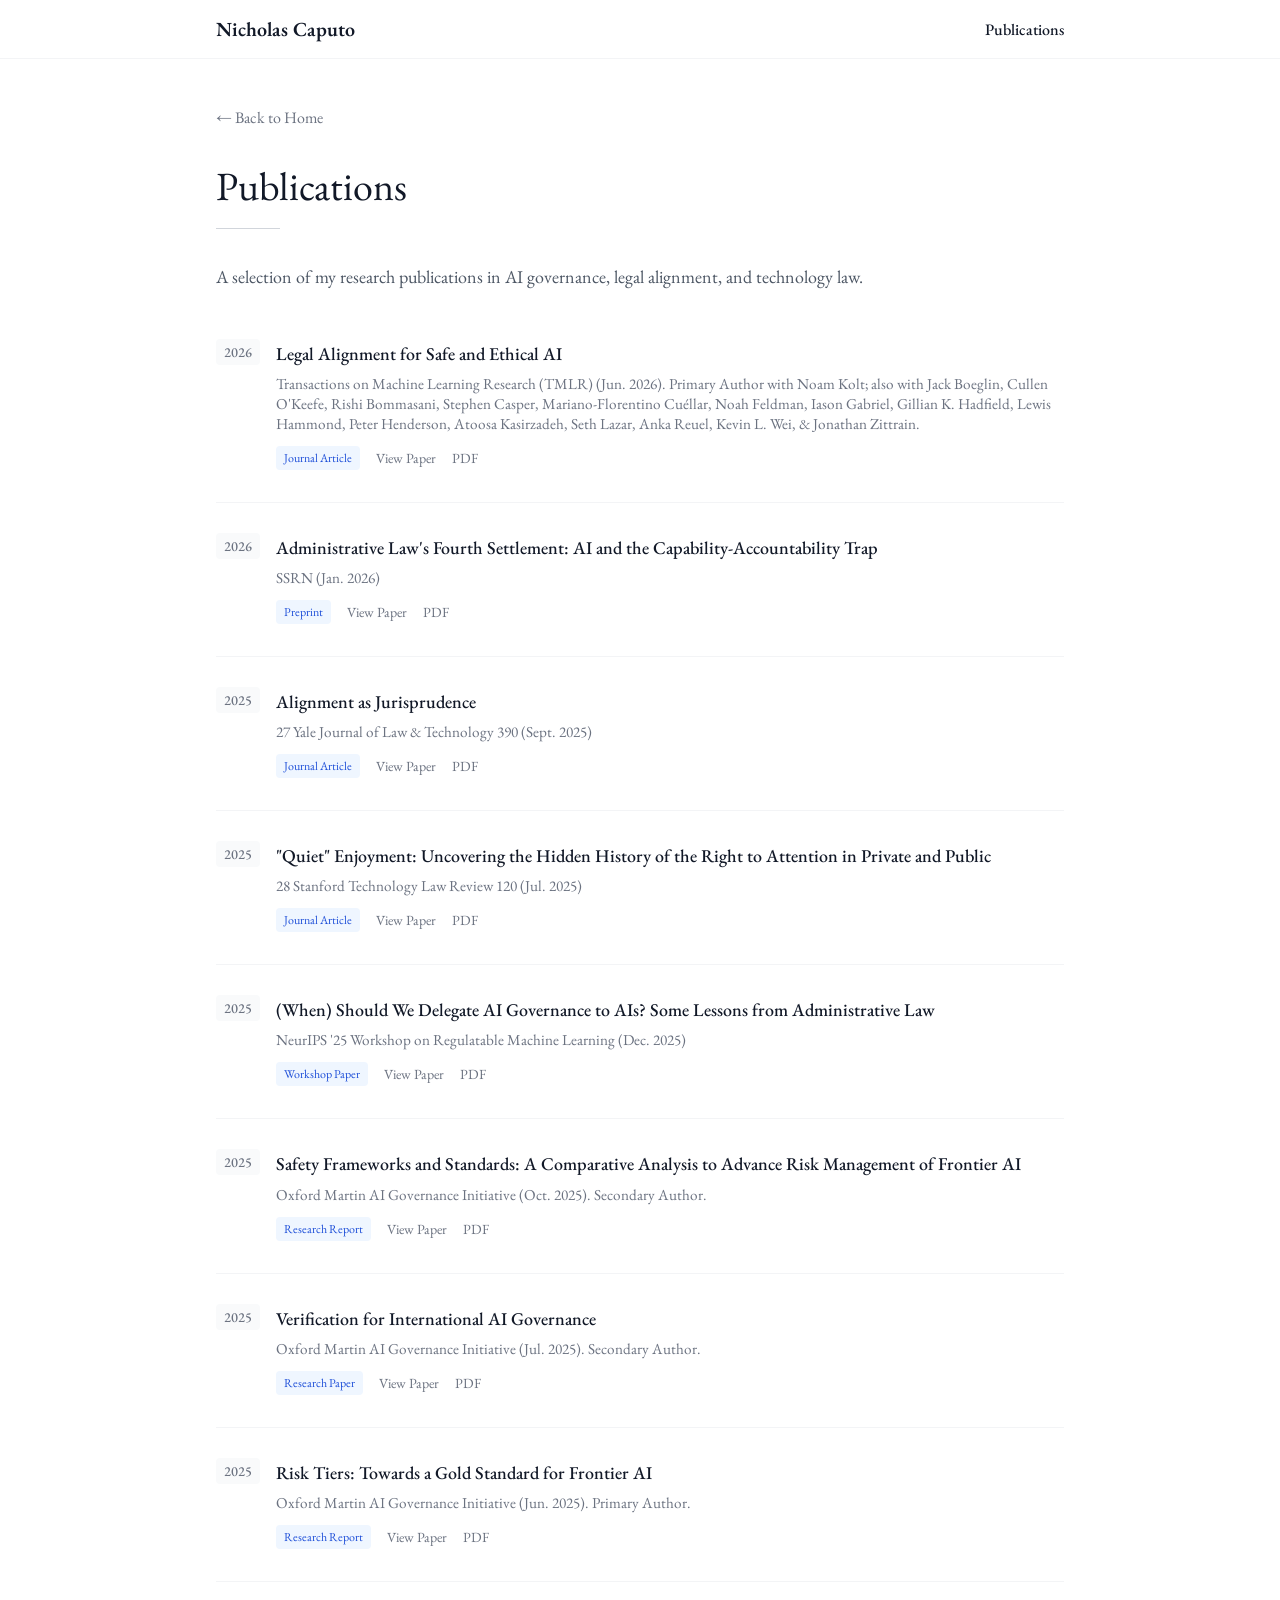
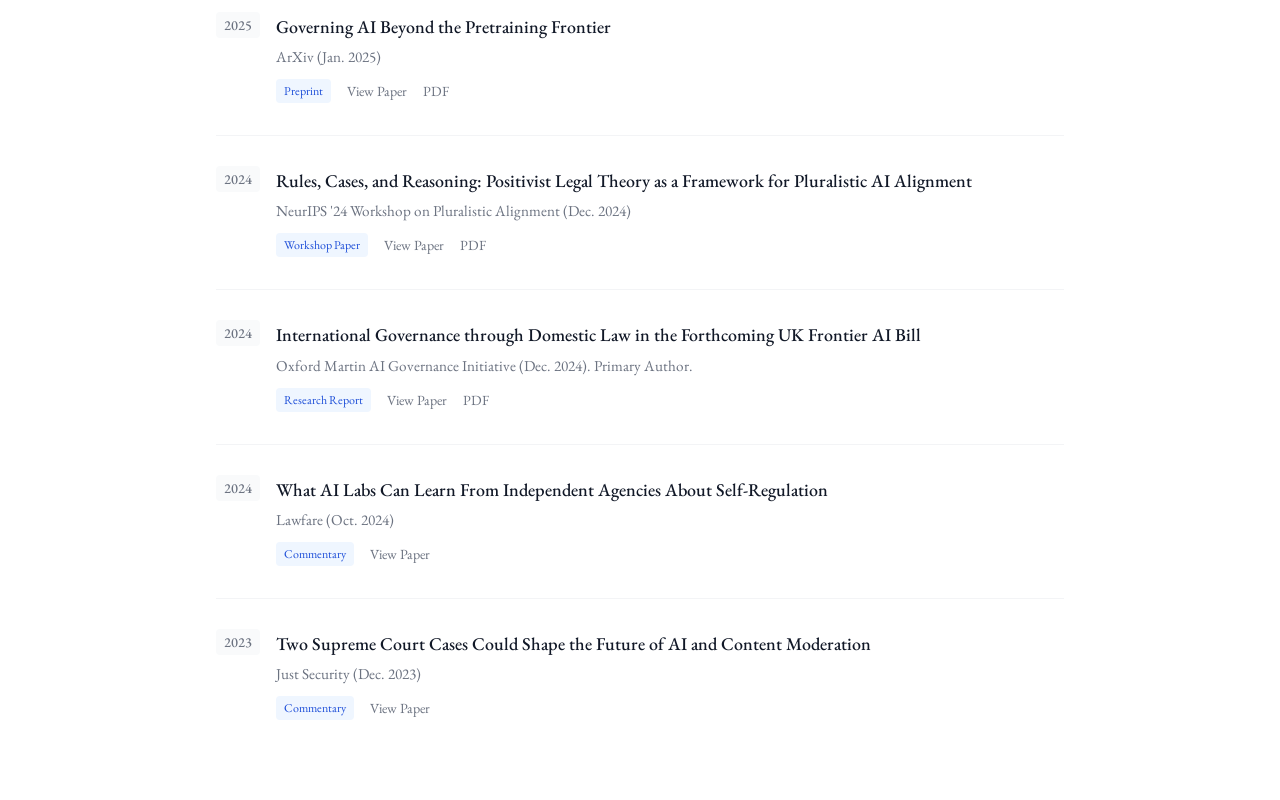
==== publications.html @ 3a00fd6d "Update publications.html" ====
<!DOCTYPE html>
<html lang="en">
<head>
<meta charset="UTF-8">
<meta name="viewport" content="width=device-width, initial-scale=1.0">
<meta name="description" content="Publications by Nicholas Caputo on AI governance, legal alignment, and technology law.">
<title>Publications - Nicholas Caputo</title>
<link rel="icon" href="favicon.png" type="image/png">
<link rel="preconnect" href="https://fonts.googleapis.com">
<link rel="preconnect" href="https://fonts.gstatic.com" crossorigin>
<link href="https://fonts.googleapis.com/css2?family=EB+Garamond:ital,wght@0,400;0,500;0,600;1,400&display=swap" rel="stylesheet">
<link rel="stylesheet" href="styles.css">
</head>
<body>
<nav>
  <div class="nav-inner">
    <a href="index.html" class="nav-name">Nicholas Caputo</a>
    <div class="nav-links">
      <a href="publications.html" class="active">Publications</a>
    </div>
  </div>
</nav>
<main>
  <a href="index.html" class="back-link">&larr; Back to Home</a>
  <div style="margin-bottom:3rem">
    <h1>Publications</h1>
    <div class="divider"></div>
    <p style="font-size:1.125rem;color:#4b5563;max-width:42rem;line-height:1.75">A selection of my research publications in AI governance, legal alignment, and technology law.</p>
  </div>
  <div class="pub-list">
    <article class="pub-item">
      <div class="pub-year"><span>2026</span></div>
      <div class="pub-details">
        <h3>Legal Alignment for Safe and Ethical AI</h3>
        <p class="venue">Transactions on Machine Learning Research (TMLR) (Jun. 2026). Primary Author with Noam Kolt; also with Jack Boeglin, Cullen O'Keefe, Rishi Bommasani, Stephen Casper, Mariano-Florentino Cuéllar, Noah Feldman, Iason Gabriel, Gillian K. Hadfield, Lewis Hammond, Peter Henderson, Atoosa Kasirzadeh, Seth Lazar, Anka Reuel, Kevin L. Wei, &amp; Jonathan Zittrain.</p>
        <div class="pub-meta">
          <span class="pub-type">Journal Article</span>
          <a href="https://www.arxiv.org/abs/2601.04175" target="_blank" rel="noopener noreferrer">View Paper</a> <a href="legal-alignment-for-safe-and-ethical-ai.pdf" target="_blank" rel="noopener noreferrer">PDF</a>
        </div>
      </div>
    </article>
      <article class="pub-item">
      <div class="pub-year"><span>2026</span></div>
      <div class="pub-details">
        <h3>Administrative Law's Fourth Settlement: AI and the Capability-Accountability Trap</h3>
        <p class="venue">SSRN (Jan. 2026)</p>
        <div class="pub-meta">
          <span class="pub-type">Preprint</span>
          <a href="https://papers.ssrn.com/sol3/papers.cfm?abstract_id=6049814" target="_blank" rel="noopener noreferrer">View Paper</a> <a href="administrative-laws-fourth-settlement.pdf" target="_blank" rel="noopener noreferrer">PDF</a>
        </div>
      </div>
    </article>
    <article class="pub-item">
      <div class="pub-year"><span>2025</span></div>
      <div class="pub-details">
        <h3>Alignment as Jurisprudence</h3>
        <p class="venue">27 Yale Journal of Law &amp; Technology 390 (Sept. 2025)</p>
        <div class="pub-meta">
          <span class="pub-type">Journal Article</span>
          <a href="https://yjolt.org/alignment-jurisprudence" target="_blank" rel="noopener noreferrer">View Paper</a> <a href="alignment-as-jurisprudence.pdf" target="_blank" rel="noopener noreferrer">PDF</a>
        </div>
      </div>
    </article>
    <article class="pub-item">
      <div class="pub-year"><span>2025</span></div>
      <div class="pub-details">
        <h3>"Quiet" Enjoyment: Uncovering the Hidden History of the Right to Attention in Private and Public</h3>
        <p class="venue">28 Stanford Technology Law Review 120 (Jul. 2025)</p>
        <div class="pub-meta">
          <span class="pub-type">Journal Article</span>
          <a href="https://law.stanford.edu/publications/quiet-enjoyment-uncovering-the-hidden-history-of-the-right-to-attention-in-private-and-public/" target="_blank" rel="noopener noreferrer">View Paper</a> <a href="quiet-enjoyment.pdf" target="_blank" rel="noopener noreferrer">PDF</a>
        </div>
      </div>
    </article>
    <article class="pub-item">
      <div class="pub-year"><span>2025</span></div>
      <div class="pub-details">
        <h3>(When) Should We Delegate AI Governance to AIs? Some Lessons from Administrative Law</h3>
        <p class="venue">NeurIPS '25 Workshop on Regulatable Machine Learning (Dec. 2025)</p>
        <div class="pub-meta">
          <span class="pub-type">Workshop Paper</span>
          <a href="https://arxiv.org/abs/2509.22717" target="_blank" rel="noopener noreferrer">View Paper</a> <a href="when-should-we-delegate-ai-governance.pdf" target="_blank" rel="noopener noreferrer">PDF</a>
        </div>
      </div>
    </article>
    <article class="pub-item">
      <div class="pub-year"><span>2025</span></div>
      <div class="pub-details">
        <h3>Safety Frameworks and Standards: A Comparative Analysis to Advance Risk Management of Frontier AI</h3>
        <p class="venue">Oxford Martin AI Governance Initiative (Oct. 2025). Secondary Author.</p>
        <div class="pub-meta">
          <span class="pub-type">Research Report</span>
          <a href="https://aigi.ox.ac.uk/publications/safety-frameworks-and-standards-a-comparative-analysis-to-advance-risk-management-of-frontier-ai/" target="_blank" rel="noopener noreferrer">View Paper</a>
          <a href="safety-frameworks-and-standards.pdf" target="_blank" rel="noopener noreferrer">PDF</a>
        </div>
      </div>
    </article>
    <article class="pub-item">
      <div class="pub-year"><span>2025</span></div>
      <div class="pub-details">
        <h3>Verification for International AI Governance</h3>
        <p class="venue">Oxford Martin AI Governance Initiative (Jul. 2025). Secondary Author.</p>
        <div class="pub-meta">
          <span class="pub-type">Research Paper</span>
          <a href="https://aigi.ox.ac.uk/publications/verification-for-international-ai-governance/" target="_blank" rel="noopener noreferrer">View Paper</a> <a href="verification-for-international-ai-governance.pdf" target="_blank" rel="noopener noreferrer">PDF</a>
        </div>
      </div>
    </article>
    <article class="pub-item">
      <div class="pub-year"><span>2025</span></div>
      <div class="pub-details">
        <h3>Risk Tiers: Towards a Gold Standard for Frontier AI</h3>
        <p class="venue">Oxford Martin AI Governance Initiative (Jun. 2025). Primary Author.</p>
        <div class="pub-meta">
          <span class="pub-type">Research Report</span>
          <a href="https://aigi.ox.ac.uk/publications/risk-tiers-towards-a-gold-standard-for-advanced-ai/" target="_blank" rel="noopener noreferrer">View Paper</a> <a href="risk-tiers.pdf" target="_blank" rel="noopener noreferrer">PDF</a>
        </div>
      </div>
    </article>
    <article class="pub-item">
      <div class="pub-year"><span>2025</span></div>
      <div class="pub-details">
        <h3>Governing AI Beyond the Pretraining Frontier</h3>
        <p class="venue">ArXiv (Jan. 2025)</p>
        <div class="pub-meta">
          <span class="pub-type">Preprint</span>
          <a href="https://arxiv.org/abs/2502.15719" target="_blank" rel="noopener noreferrer">View Paper</a> <a href="governing-ai-beyond-the-pretraining-frontier.pdf" target="_blank" rel="noopener noreferrer">PDF</a>
        </div>
      </div>
    </article>
    <article class="pub-item">
      <div class="pub-year"><span>2024</span></div>
      <div class="pub-details">
        <h3>Rules, Cases, and Reasoning: Positivist Legal Theory as a Framework for Pluralistic AI Alignment</h3>
        <p class="venue">NeurIPS '24 Workshop on Pluralistic Alignment (Dec. 2024)</p>
        <div class="pub-meta">
          <span class="pub-type">Workshop Paper</span>
          <a href="https://arxiv.org/abs/2410.17271" target="_blank" rel="noopener noreferrer">View Paper</a>
          <a href="rules-cases-and-reasoning.pdf" target="_blank" rel="noopener noreferrer">PDF</a>
        </div>
      </div>
    </article>
    <article class="pub-item">
      <div class="pub-year"><span>2024</span></div>
      <div class="pub-details">
        <h3>International Governance through Domestic Law in the Forthcoming UK Frontier AI Bill</h3>
        <p class="venue">Oxford Martin AI Governance Initiative (Dec. 2024). Primary Author.</p>
        <div class="pub-meta">
          <span class="pub-type">Research Report</span>
          <a href="https://aigi.ox.ac.uk/publications/international-governance-through-domestic-law-in-the-forthcoming-uk-frontier-ai-bill/" target="_blank" rel="noopener noreferrer">View Paper</a> <a href="international-governance-through-domestic-law.pdf" target="_blank" rel="noopener noreferrer">PDF</a>
        </div>
      </div>
    </article>
    <article class="pub-item">
      <div class="pub-year"><span>2024</span></div>
      <div class="pub-details">
        <h3>What AI Labs Can Learn From Independent Agencies About Self-Regulation</h3>
        <p class="venue">Lawfare (Oct. 2024)</p>
        <div class="pub-meta">
          <span class="pub-type">Commentary</span>
          <a href="https://www.lawfaremedia.org/article/what-ai-labs-can-learn-from-independent-agencies-about-self-regulation" target="_blank" rel="noopener noreferrer">View Paper</a>
        </div>
      </div>
    </article>
    <article class="pub-item">
      <div class="pub-year"><span>2023</span></div>
      <div class="pub-details">
        <h3>Two Supreme Court Cases Could Shape the Future of AI and Content Moderation</h3>
        <p class="venue">Just Security (Dec. 2023)</p>
        <div class="pub-meta">
          <span class="pub-type">Commentary</span>
          <a href="https://www.justsecurity.org/90683/two-supreme-court-cases-could-shape-the-future-of-ai-and-content-moderation/" target="_blank" rel="noopener noreferrer">View Paper</a>
        </div>
      </div>
    </article>
  </div>
</main>
</body>
</html>
---- styles.css ----
* { margin: 0; padding: 0; box-sizing: border-box; }
body { font-family: 'EB Garamond', Georgia, serif; color: #111827; background: #fff; }
a { color: inherit; text-decoration: none; }
nav { border-bottom: 1px solid #f3f4f6; }
.nav-inner { max-width: 56rem; margin: 0 auto; padding: 1rem 1.5rem; display: flex; justify-content: space-between; align-items: center; }
.nav-name { font-size: 1.25rem; font-weight: 600; }
.nav-links { display: flex; gap: 2rem; }
.nav-links a { color: #4b5563; transition: color 0.2s; }
.nav-links a:hover, .nav-links a.active { color: #111827; font-weight: 500; }
main { max-width: 56rem; margin: 0 auto; padding: 3rem 1.5rem; }
h1 { font-size: 2.5rem; font-weight: 300; margin-bottom: 1rem; }
.subtitle { font-size: 1.25rem; color: #4b5563; font-weight: 300; margin-bottom: 0.5rem; }
.affiliation { font-size: 1.125rem; color: #6b7280; margin-bottom: 2rem; }
.divider { width: 4rem; height: 1px; background: #d1d5db; margin-bottom: 2rem; }
.grid { display: grid; grid-template-columns: 1fr 2fr; gap: 3rem; }
@media (max-width: 768px) { .grid { grid-template-columns: 1fr; } h1 { font-size: 2rem; } }
.profile-img { width: 100%; aspect-ratio: 1; object-fit: cover; border-radius: 0.5rem; background: #f3f4f6; }
.sidebar-section { margin-top: 1.5rem; }
.sidebar-section h3 { font-weight: 500; margin-bottom: 0.25rem; font-size: 0.875rem; }
.sidebar-section p { color: #4b5563; font-size: 0.875rem; }
h2 { font-size: 1.5rem; font-weight: 500; margin-bottom: 1rem; }
.content section { margin-bottom: 2rem; }
.content p { color: #4b5563; line-height: 1.75; font-size: 1.125rem; margin-bottom: 1rem; }
.content ul { list-style: none; padding: 0; }
.content li { color: #4b5563; font-size: 1.125rem; padding: 0.25rem 0; }
.content li::before { content: "• "; }
.content a.inline-link { color: #2563eb; text-decoration: underline; }
.content a.inline-link:hover { color: #1e40af; }
.pub-link { display: inline-flex; align-items: center; gap: 0.75rem; padding: 1.5rem; border: 1px solid #f3f4f6; border-radius: 0.5rem; transition: all 0.2s; margin-top: 2rem; }
.pub-link:hover { border-color: #e5e7eb; box-shadow: 0 1px 3px rgba(0,0,0,0.05); }
.pub-link h3 { font-size: 1.25rem; font-weight: 500; }
.pub-link p { color: #4b5563; font-size: 0.875rem; }
/* Publications page */
.back-link { display: inline-flex; align-items: center; gap: 0.5rem; color: #6b7280; margin-bottom: 2rem; transition: color 0.2s; }
.back-link:hover { color: #374151; }
.pub-list { display: flex; flex-direction: column; gap: 2rem; }
.pub-item { border-bottom: 1px solid #f3f4f6; padding-bottom: 2rem; display: flex; gap: 1rem; flex-wrap: wrap; }
.pub-item:last-child { border-bottom: none; }
.pub-year { flex-shrink: 0; }
.pub-year span { font-size: 0.875rem; font-weight: 500; color: #6b7280; background: #f9fafb; padding: 0.25rem 0.5rem; border-radius: 0.25rem; }
.pub-details { flex: 1; min-width: 0; }
.pub-details h3 { font-size: 1.125rem; font-weight: 500; margin-bottom: 0.5rem; line-height: 1.4; }
.pub-details .venue { color: #6b7280; margin-bottom: 0.75rem; font-size: 0.95rem; }
.pub-meta { display: flex; align-items: center; gap: 1rem; flex-wrap: wrap; }
.pub-type { font-size: 0.75rem; background: #eff6ff; color: #1d4ed8; padding: 0.25rem 0.5rem; border-radius: 0.25rem; }
.pub-meta a { font-size: 0.875rem; color: #6b7280; transition: color 0.2s; }
.pub-meta a:hover { color: #374151; }
.about-section {
  display: flow-root;
}

.about-img {
  float: right;
  width: clamp(180px, 30vw, 260px);
  margin: 0.35rem 0 1.25rem 2rem;
  border-radius: 8px;
}

@media (max-width: 700px) {
  .about-img {
    float: none;
    display: block;
    width: min(260px, 100%);
    margin: 0 0 1.5rem 0;
  }
}
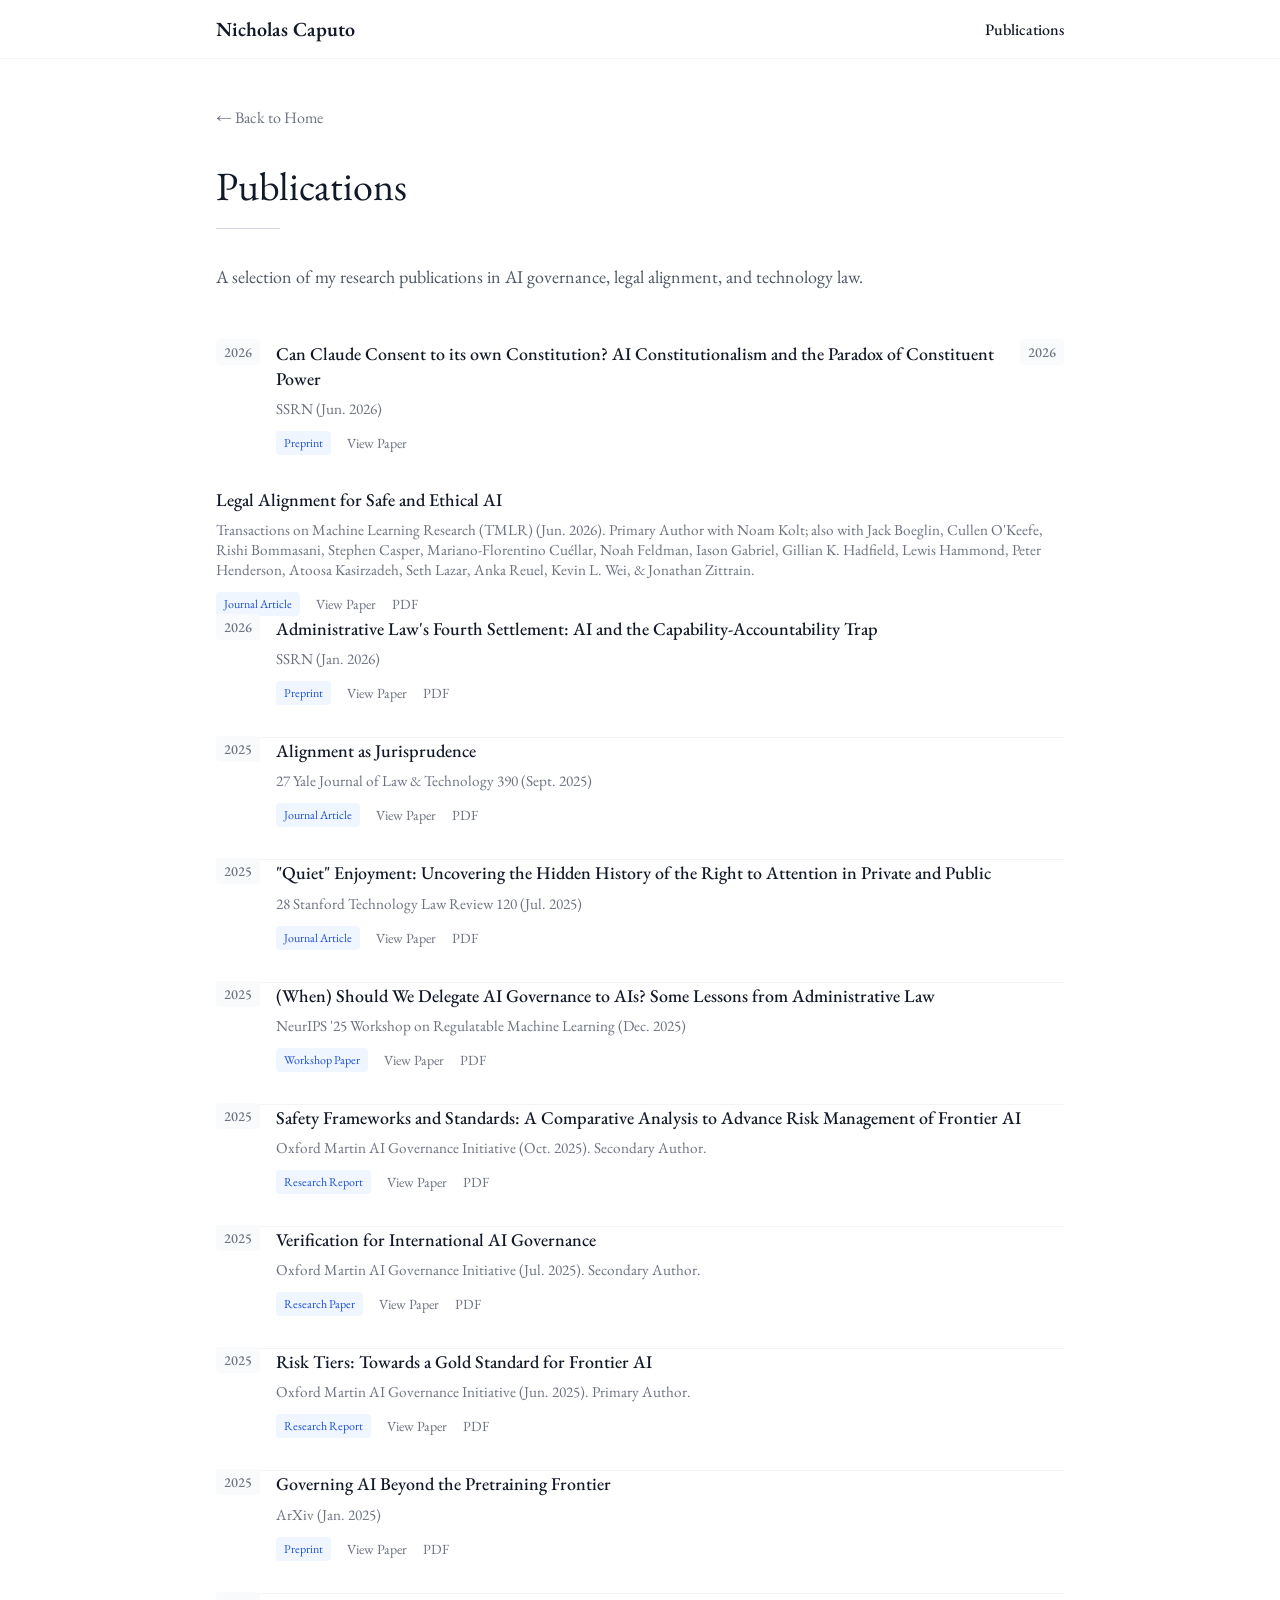
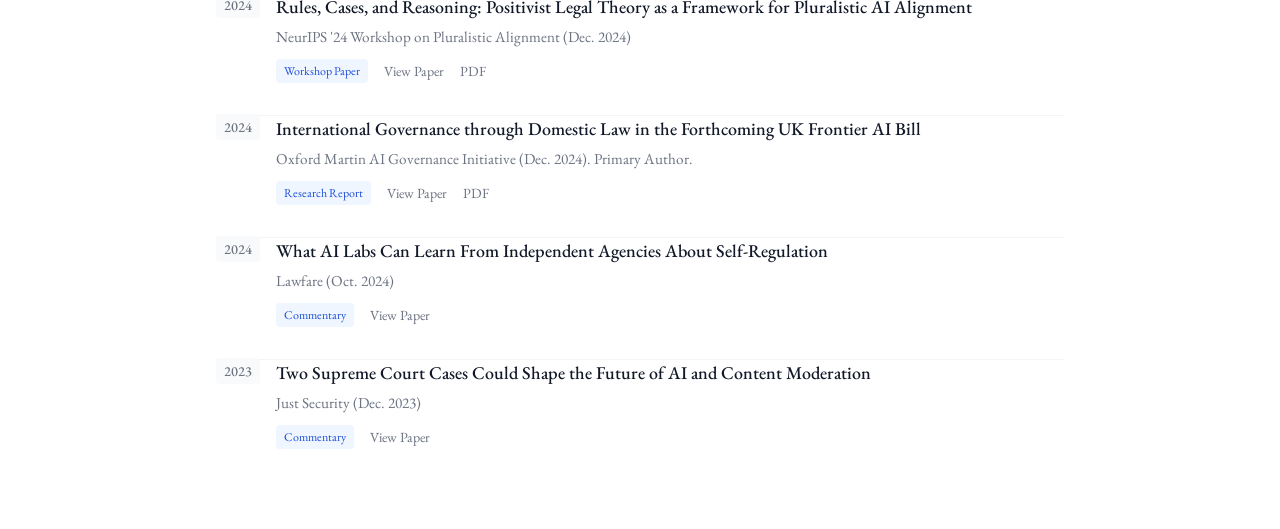
==== commit 562eba7d: "Update publications.html claude const" ====
--- a/publications.html
+++ b/publications.html
@@ -31,6 +31,16 @@
     <article class="pub-item">
       <div class="pub-year"><span>2026</span></div>
       <div class="pub-details">
+        <h3>Can Claude Consent to its own Constitution? AI Constitutionalism and the Paradox of Constituent Power</h3>
+        <p class="venue">SSRN (Jun. 2026)</p>
+        <div class="pub-meta">
+          <span class="pub-type">Preprint</span>
+          <a href="https://papers.ssrn.com/sol3/papers.cfm?abstract_id=6954798" target="_blank" rel="noopener noreferrer">View Paper</a>
+        </div>
+      </div>
+    <article class="pub-item">
+      <article class="pub-year"><span>2026</span></div>
+      <article class="pub-details">
         <h3>Legal Alignment for Safe and Ethical AI</h3>
         <p class="venue">Transactions on Machine Learning Research (TMLR) (Jun. 2026). Primary Author with Noam Kolt; also with Jack Boeglin, Cullen O'Keefe, Rishi Bommasani, Stephen Casper, Mariano-Florentino Cuéllar, Noah Feldman, Iason Gabriel, Gillian K. Hadfield, Lewis Hammond, Peter Henderson, Atoosa Kasirzadeh, Seth Lazar, Anka Reuel, Kevin L. Wei, &amp; Jonathan Zittrain.</p>
         <div class="pub-meta">
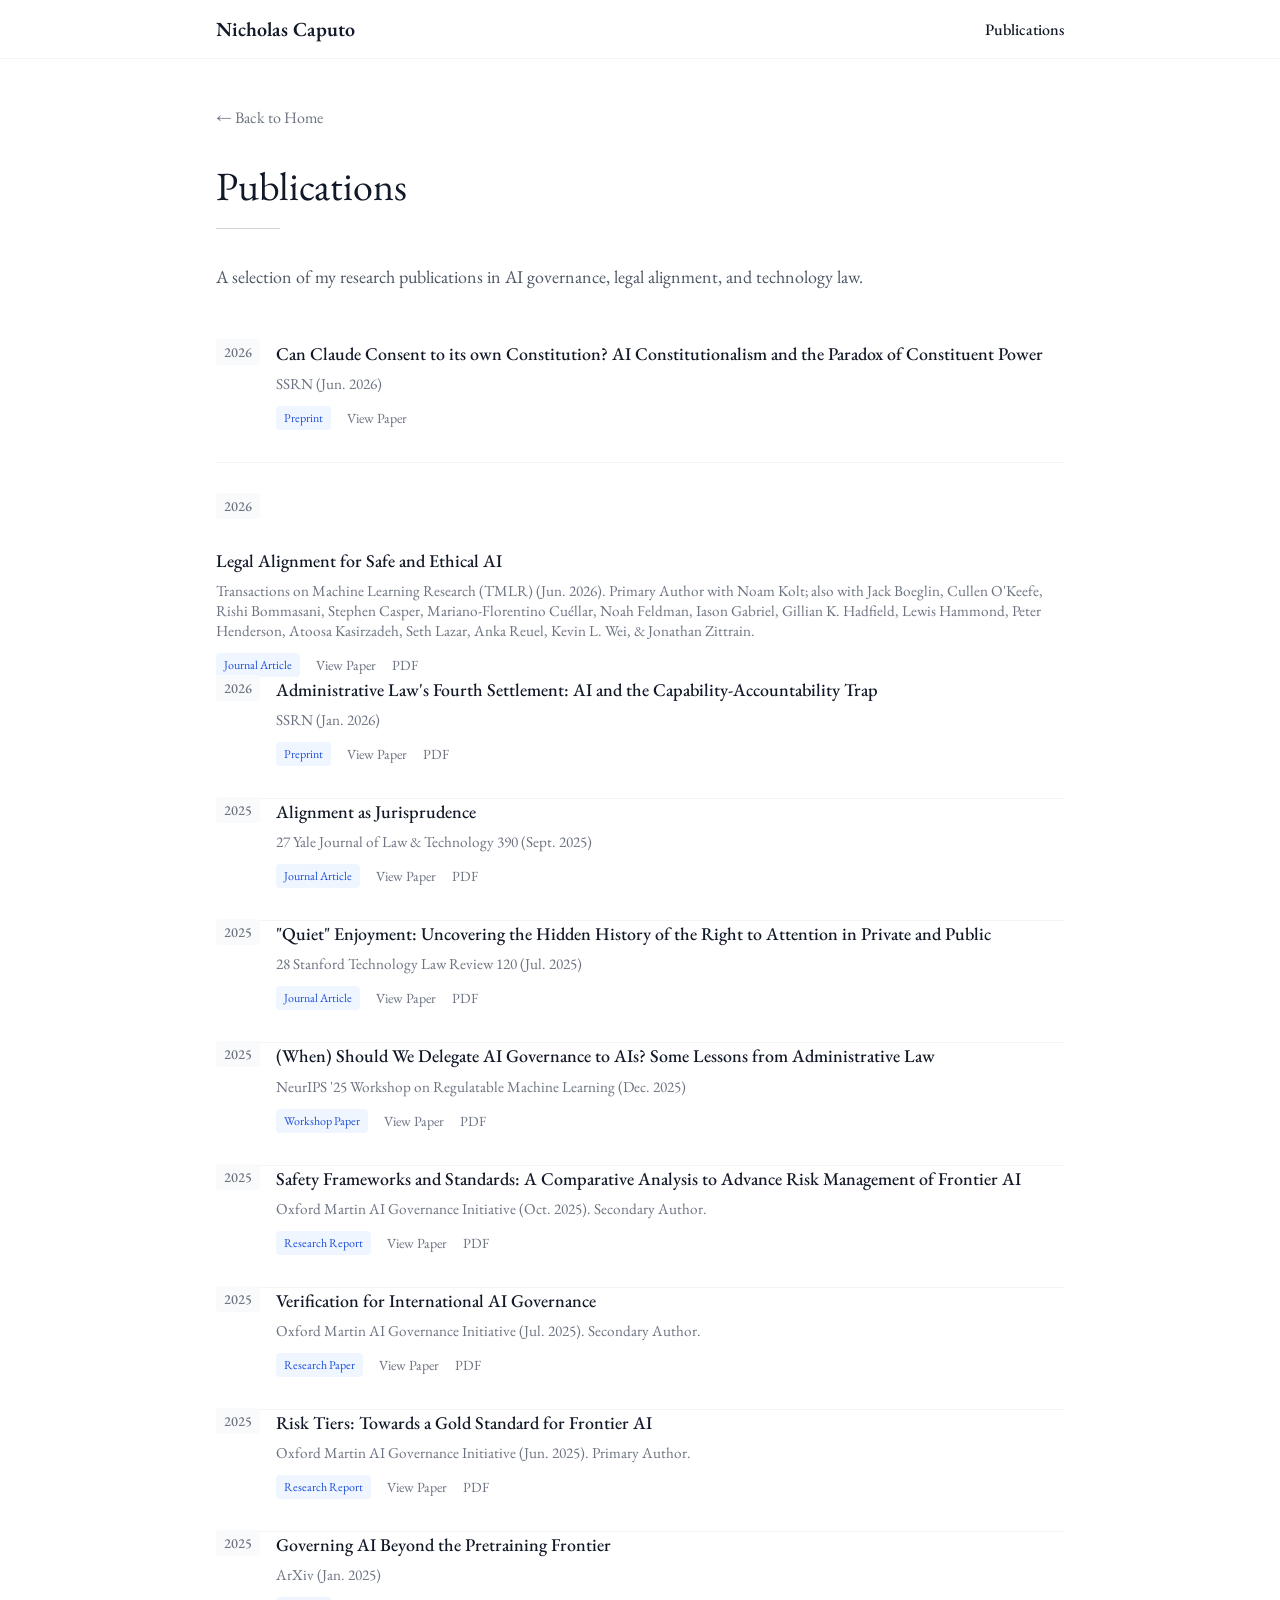
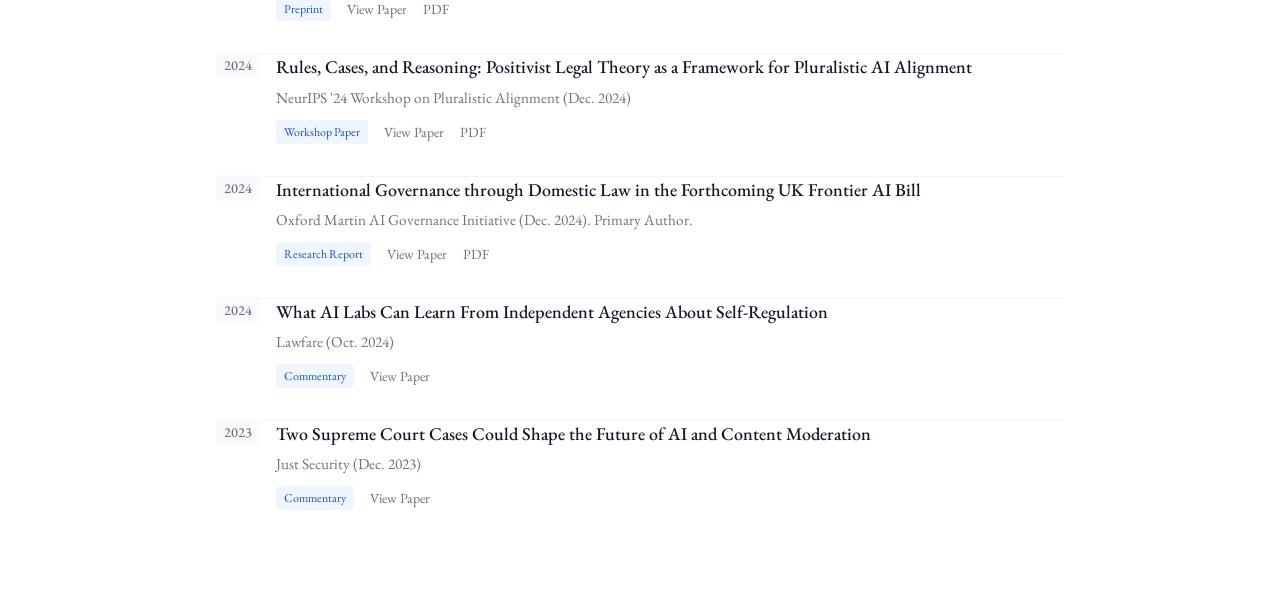
==== commit f2b45f2f: "Update publications.html" ====
--- a/publications.html
+++ b/publications.html
@@ -38,6 +38,7 @@
           <a href="https://papers.ssrn.com/sol3/papers.cfm?abstract_id=6954798" target="_blank" rel="noopener noreferrer">View Paper</a>
         </div>
       </div>
+  </article>
     <article class="pub-item">
       <article class="pub-year"><span>2026</span></div>
       <article class="pub-details">
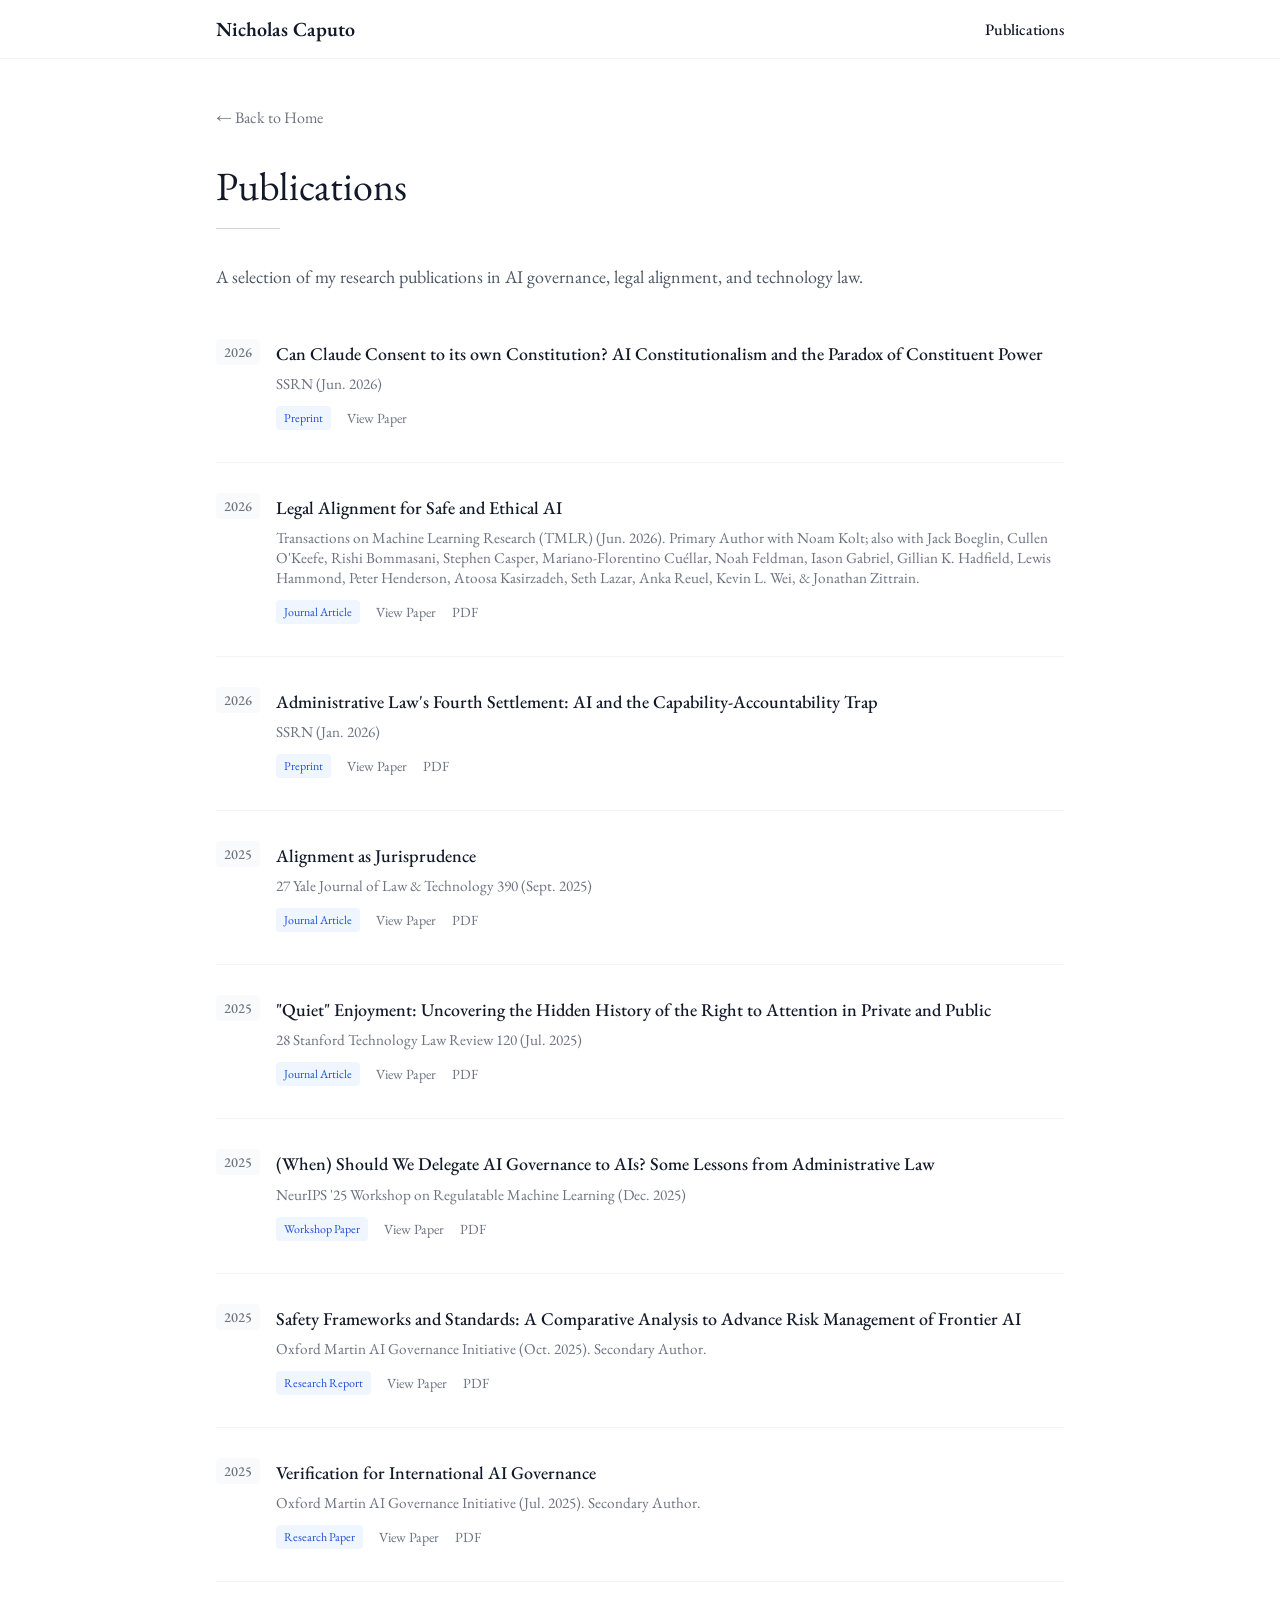
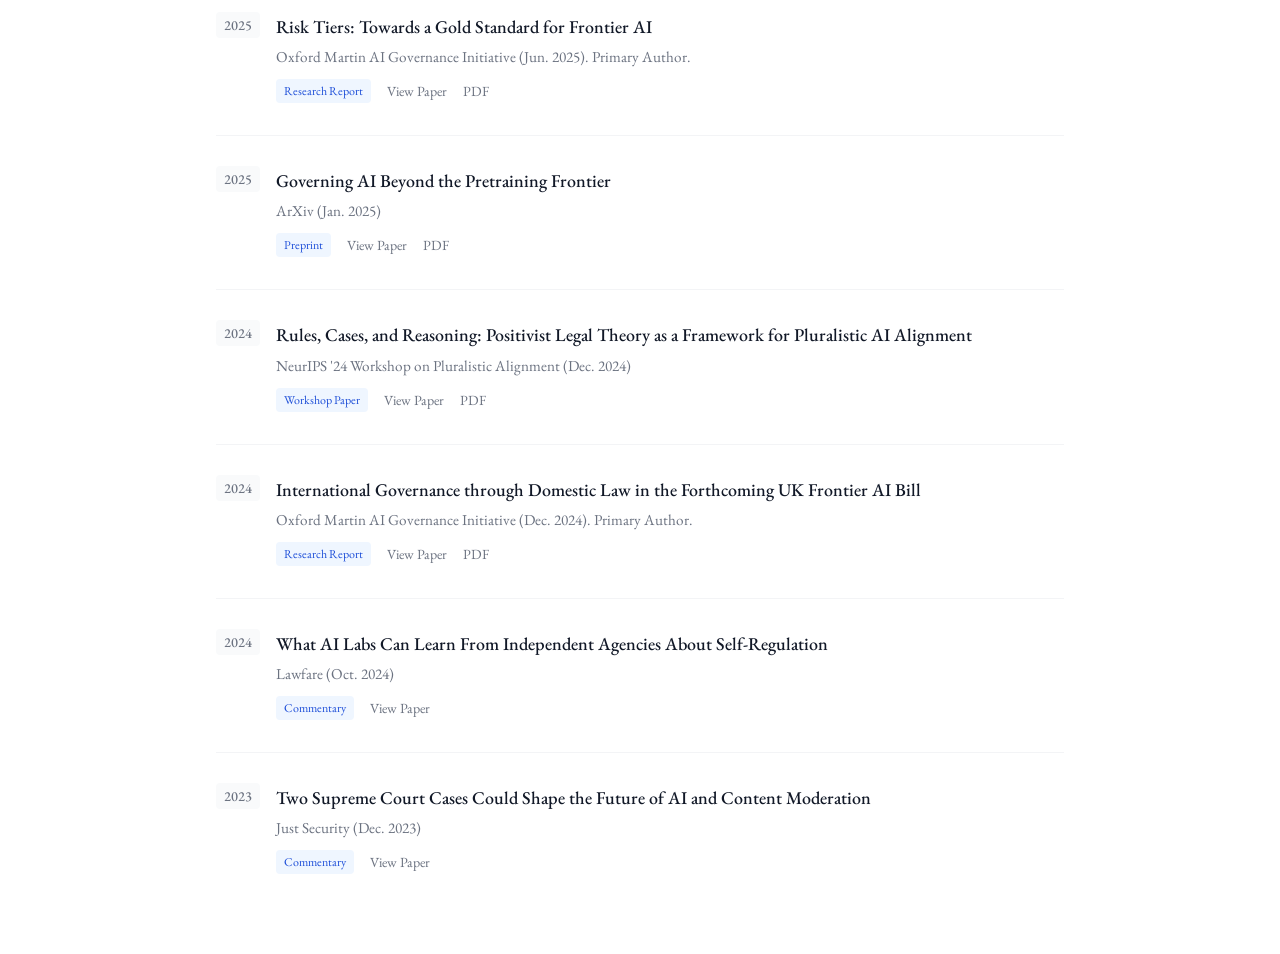
==== commit 89071ae1: "Update publications.html" ====
--- a/publications.html
+++ b/publications.html
@@ -40,8 +40,8 @@
       </div>
   </article>
     <article class="pub-item">
-      <article class="pub-year"><span>2026</span></div>
-      <article class="pub-details">
+      <div class="pub-year"><span>2026</span></div>
+      <div class="pub-details">
         <h3>Legal Alignment for Safe and Ethical AI</h3>
         <p class="venue">Transactions on Machine Learning Research (TMLR) (Jun. 2026). Primary Author with Noam Kolt; also with Jack Boeglin, Cullen O'Keefe, Rishi Bommasani, Stephen Casper, Mariano-Florentino Cuéllar, Noah Feldman, Iason Gabriel, Gillian K. Hadfield, Lewis Hammond, Peter Henderson, Atoosa Kasirzadeh, Seth Lazar, Anka Reuel, Kevin L. Wei, &amp; Jonathan Zittrain.</p>
         <div class="pub-meta">
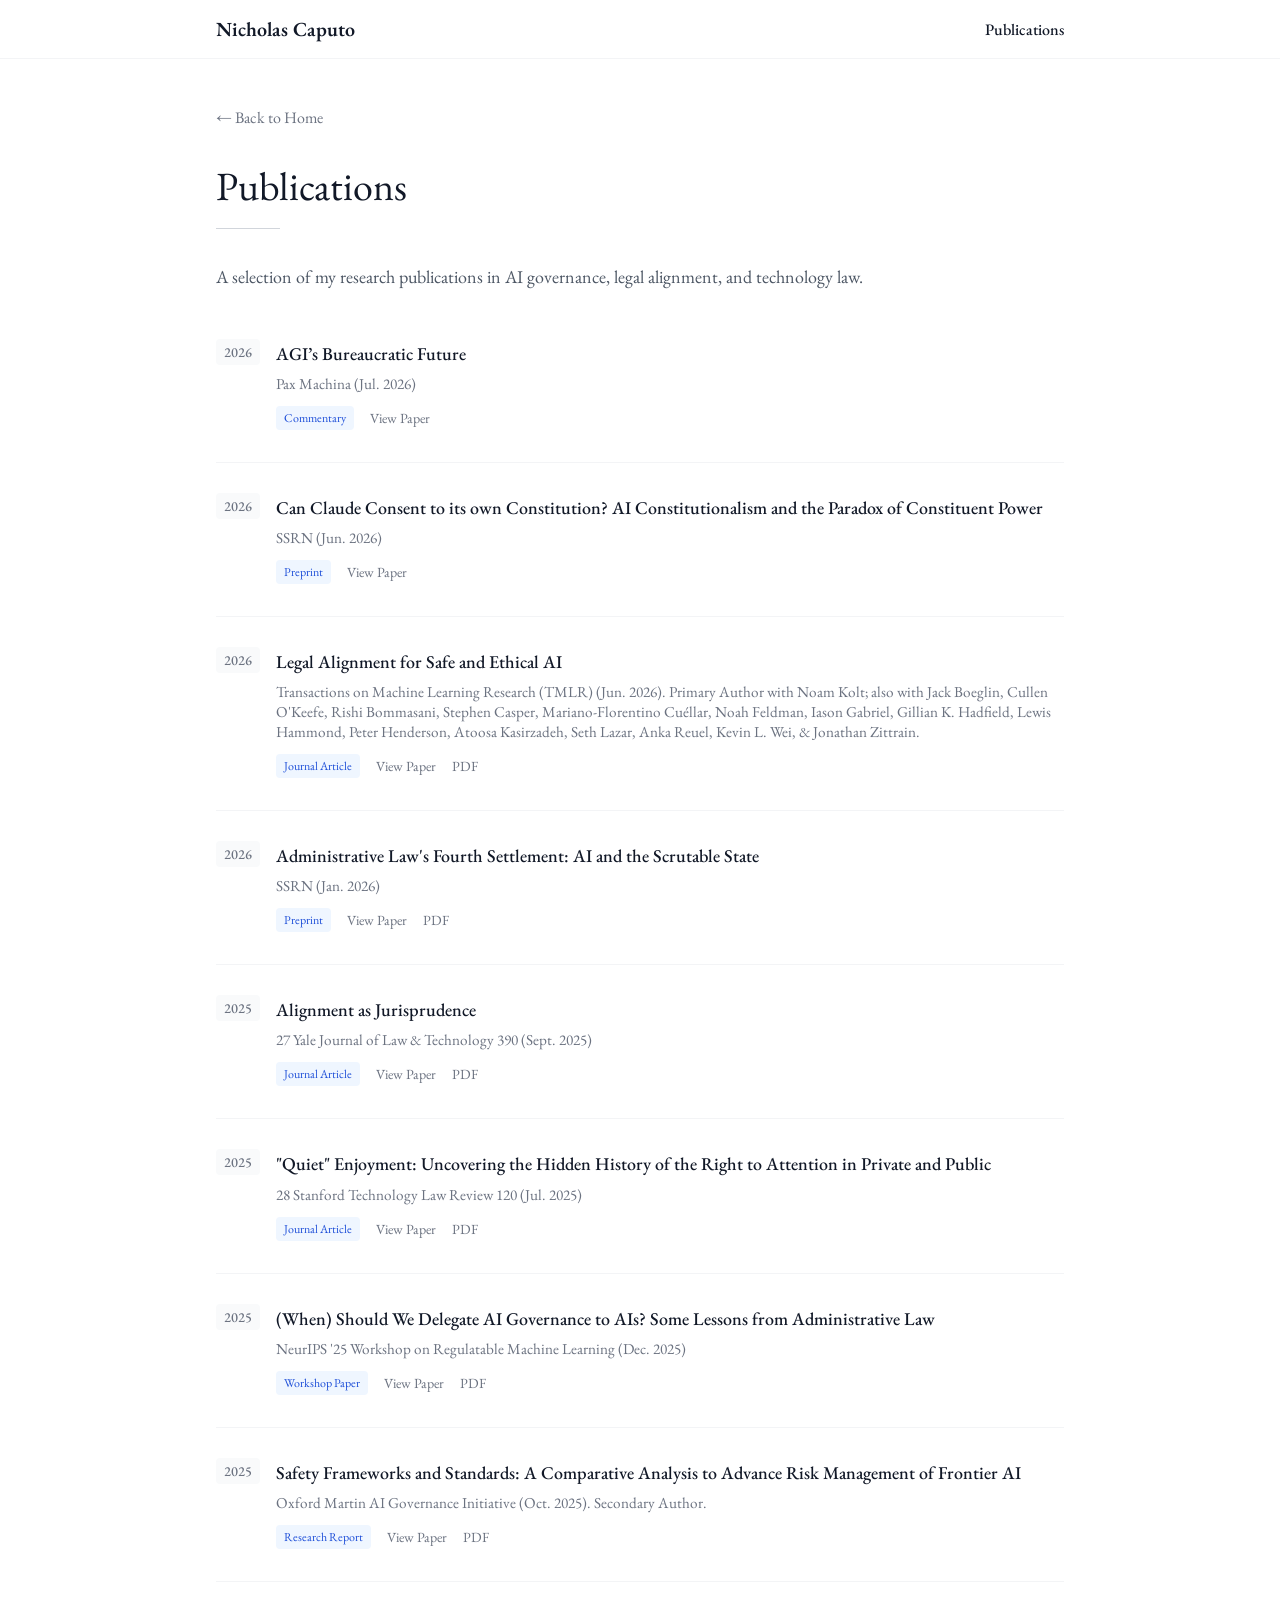
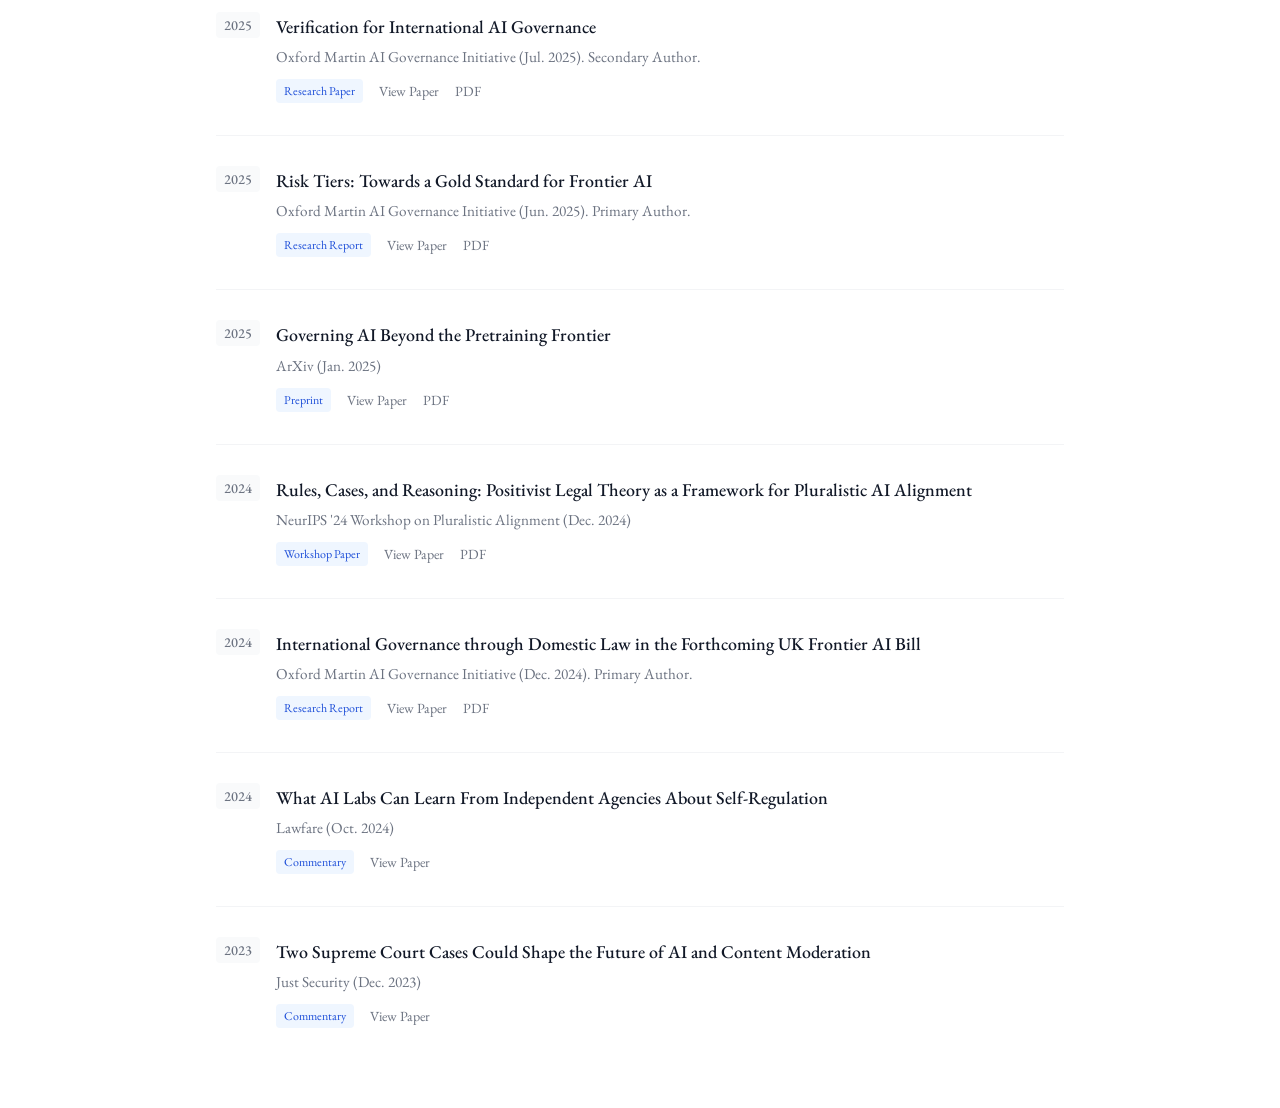
==== commit cd688b58: "Update publications" ====
--- a/publications.html
+++ b/publications.html
@@ -31,6 +31,17 @@
     <article class="pub-item">
       <div class="pub-year"><span>2026</span></div>
       <div class="pub-details">
+        <h3>AGI’s Bureaucratic Future</h3>
+        <p class="venue">Pax Machina (Jul. 2026)</p>
+        <div class="pub-meta">
+          <span class="pub-type">Commentary</span>
+          <a href="https://paxmachina.ai/agis-bureaucratic-future" target="_blank" rel="noopener noreferrer">View Paper</a>
+        </div>
+      </div>
+    </article>
+    <article class="pub-item">
+      <div class="pub-year"><span>2026</span></div>
+      <div class="pub-details">
         <h3>Can Claude Consent to its own Constitution? AI Constitutionalism and the Paradox of Constituent Power</h3>
         <p class="venue">SSRN (Jun. 2026)</p>
         <div class="pub-meta">
@@ -53,7 +64,7 @@
       <article class="pub-item">
       <div class="pub-year"><span>2026</span></div>
       <div class="pub-details">
-        <h3>Administrative Law's Fourth Settlement: AI and the Capability-Accountability Trap</h3>
+        <h3>Administrative Law's Fourth Settlement: AI and the Scrutable State</h3>
         <p class="venue">SSRN (Jan. 2026)</p>
         <div class="pub-meta">
           <span class="pub-type">Preprint</span>
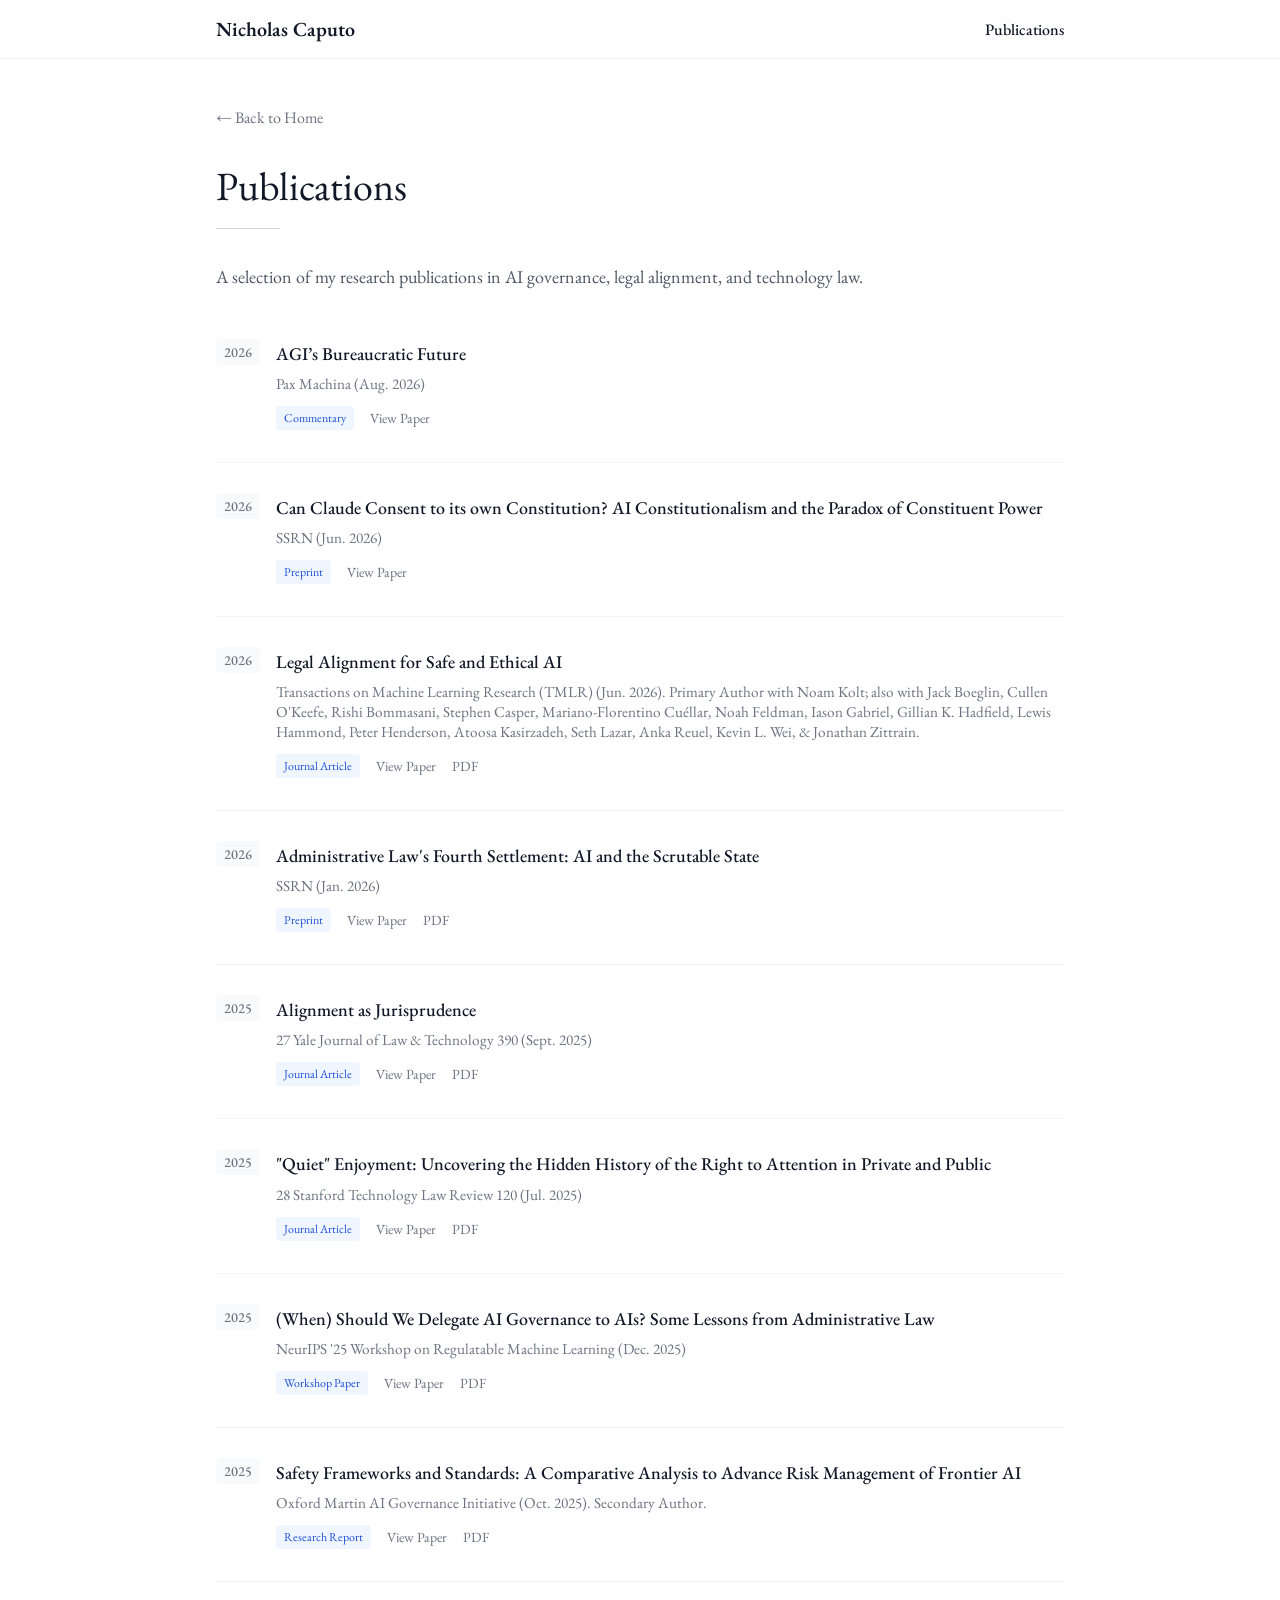
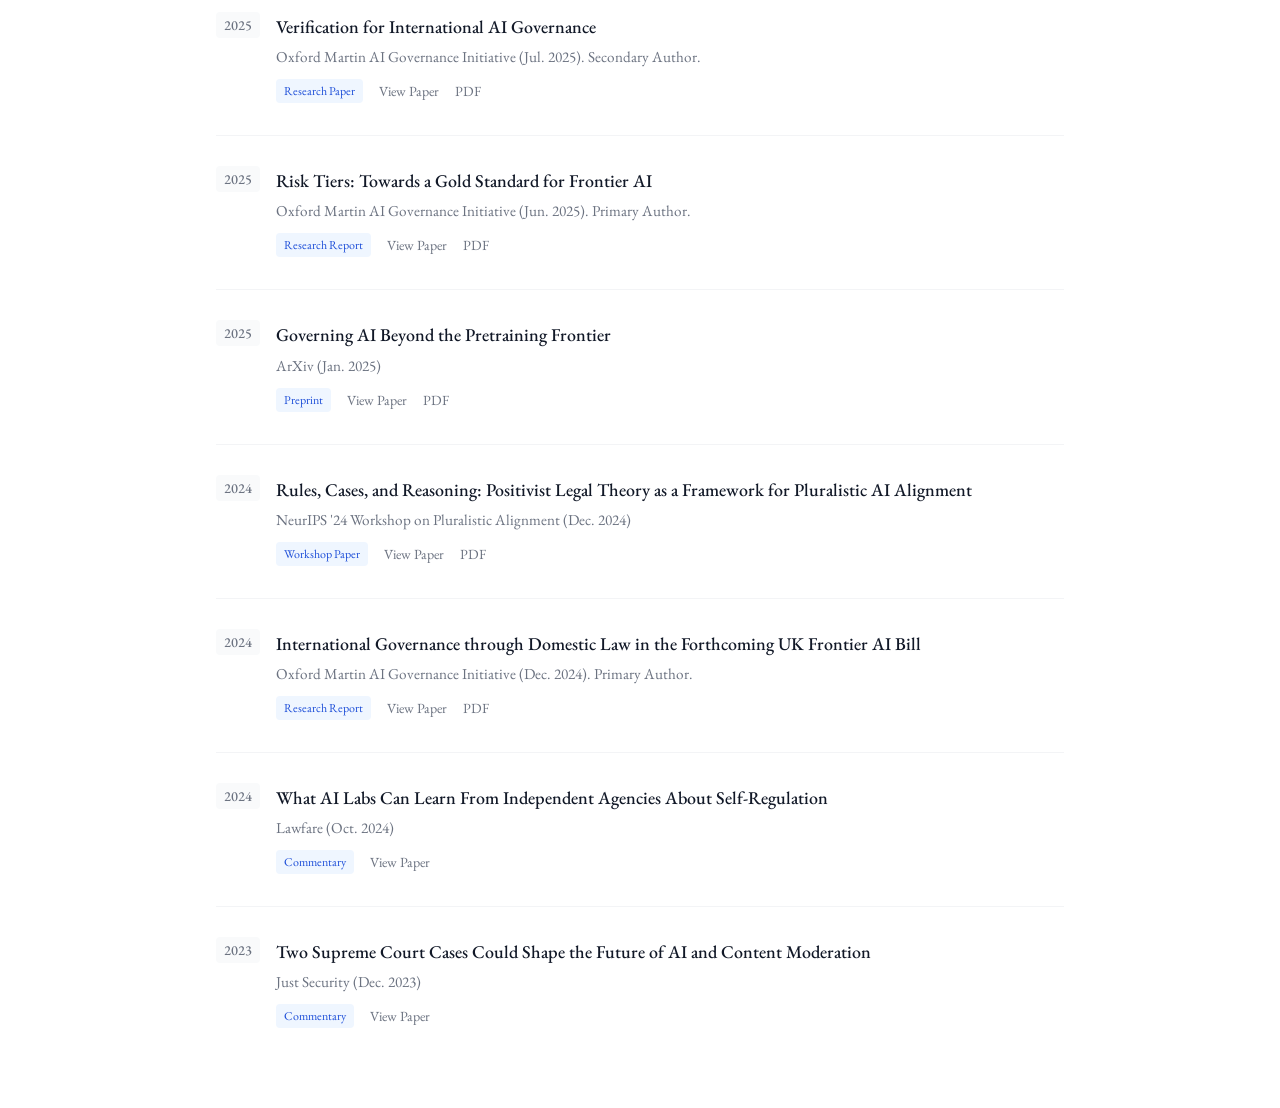
==== commit f6bda78f: "Update publications.html" ====
--- a/publications.html
+++ b/publications.html
@@ -32,7 +32,7 @@
       <div class="pub-year"><span>2026</span></div>
       <div class="pub-details">
         <h3>AGI’s Bureaucratic Future</h3>
-        <p class="venue">Pax Machina (Jul. 2026)</p>
+        <p class="venue">Pax Machina (Aug. 2026)</p>
         <div class="pub-meta">
           <span class="pub-type">Commentary</span>
           <a href="https://paxmachina.ai/agis-bureaucratic-future" target="_blank" rel="noopener noreferrer">View Paper</a>
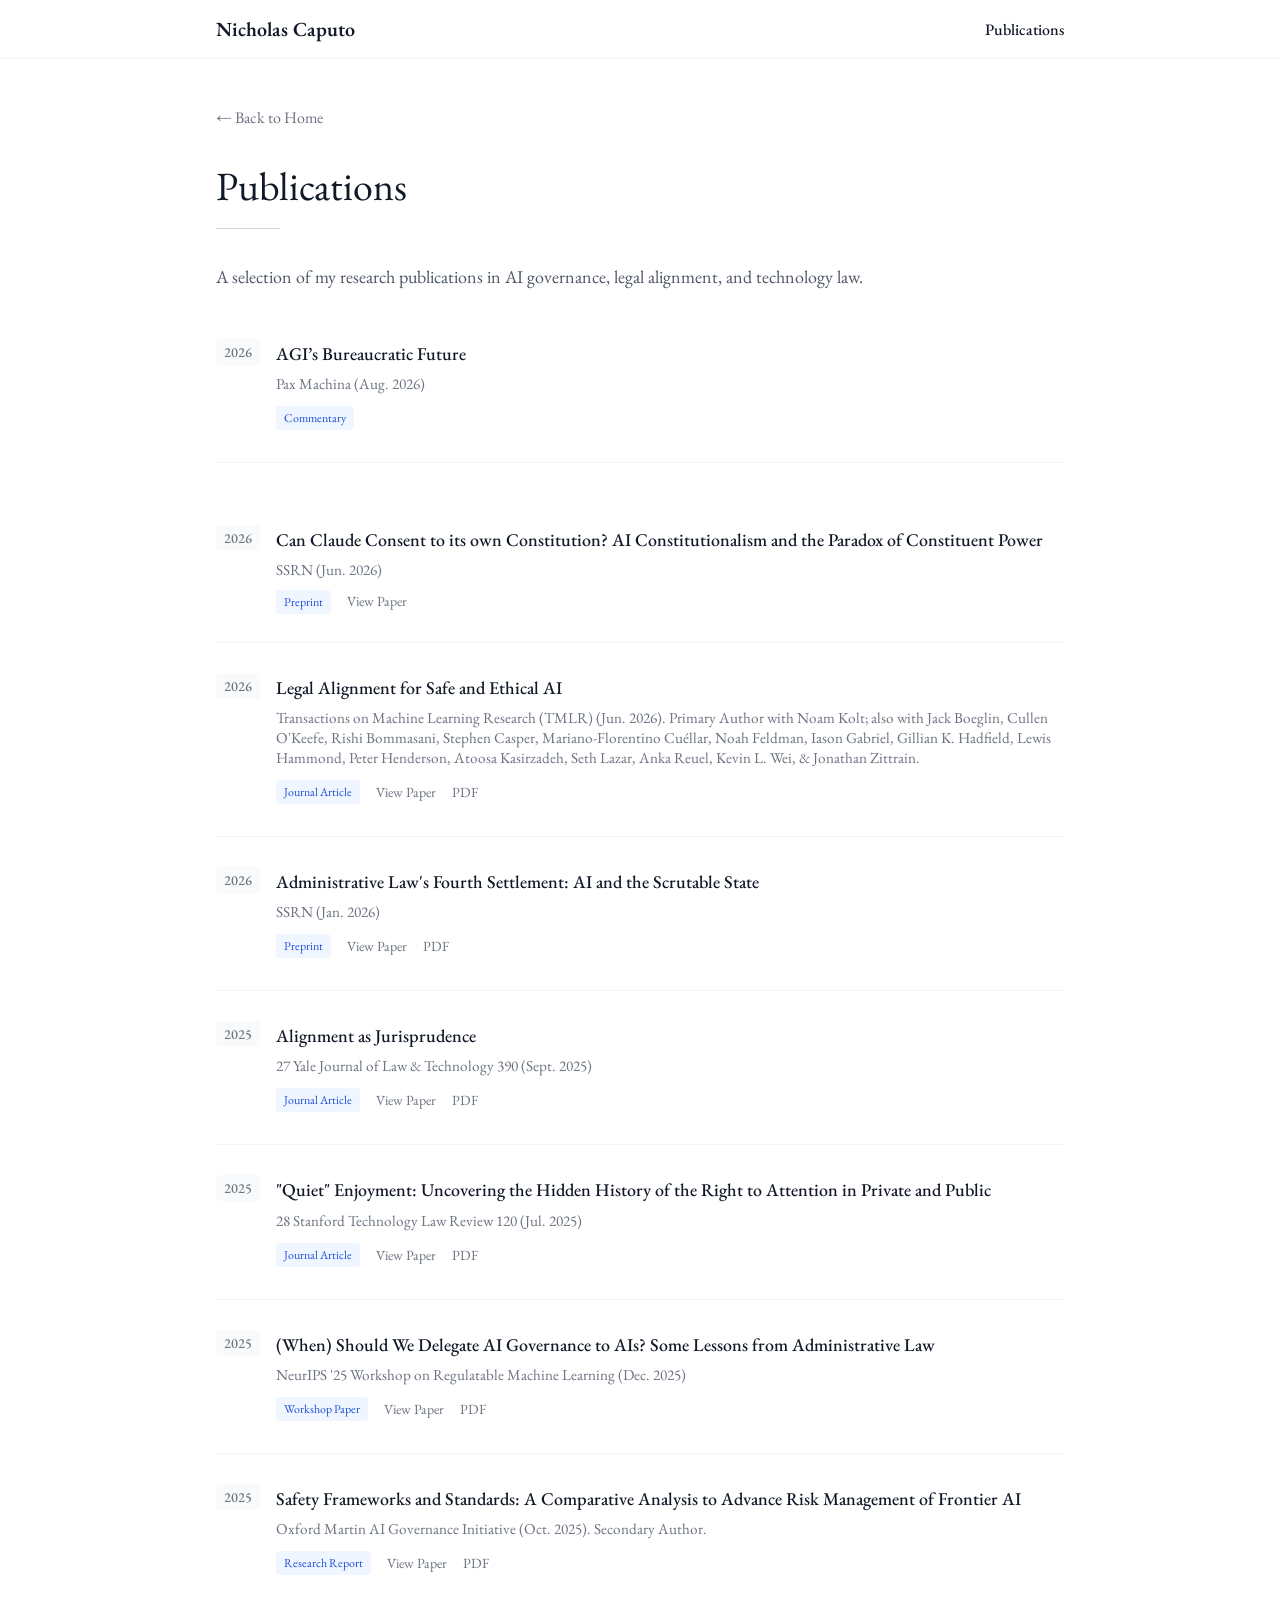
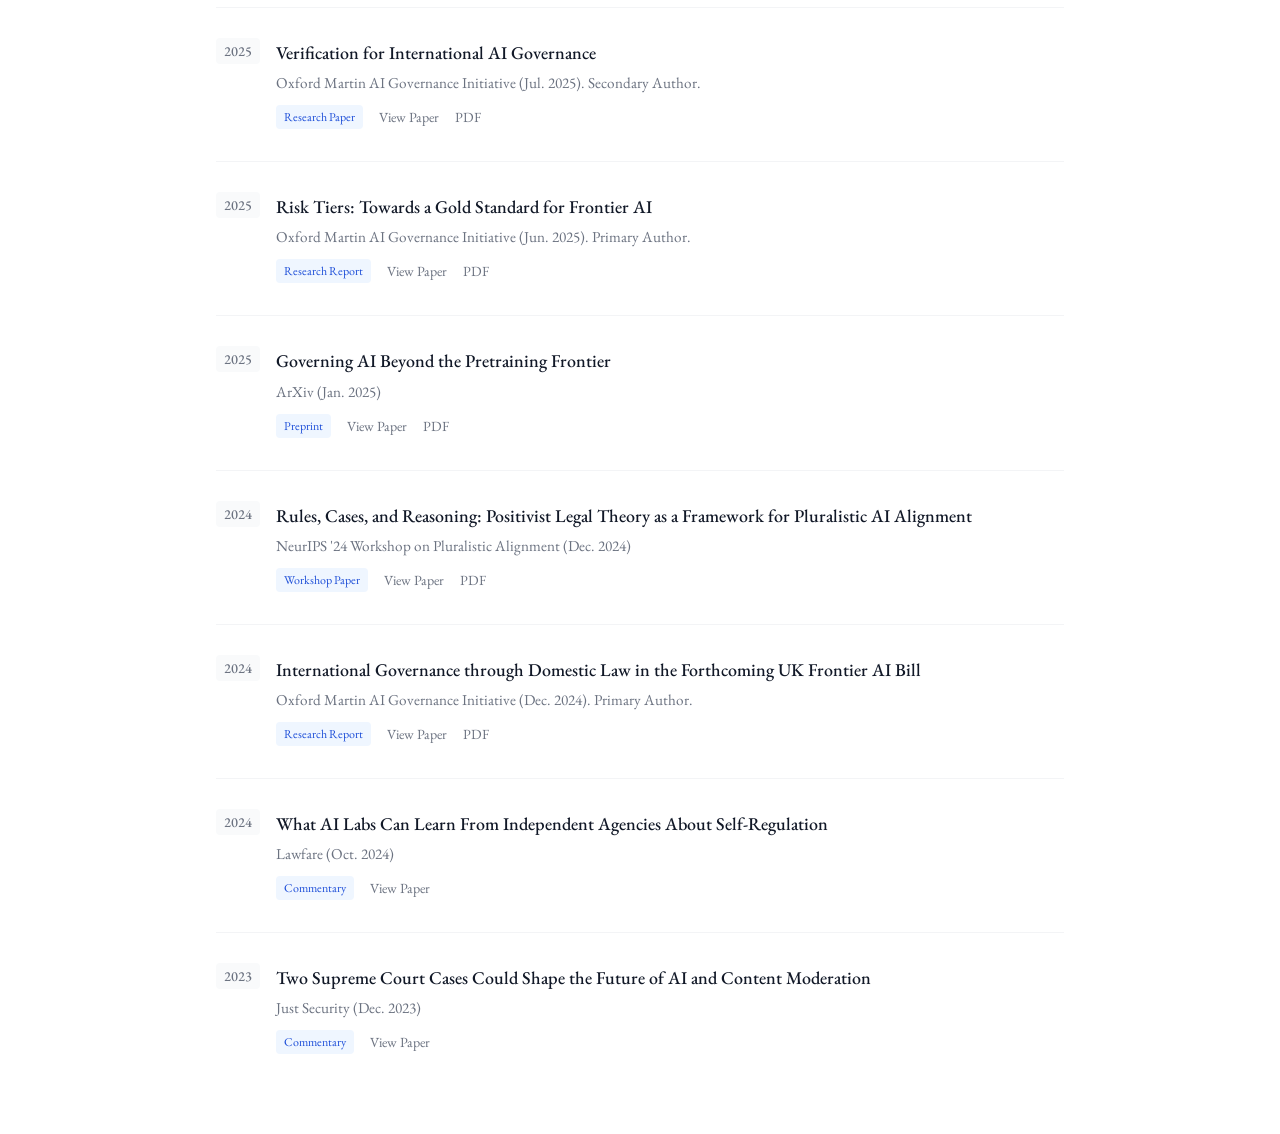
==== commit efe89dec: "Update publications.html" ====
--- a/publications.html
+++ b/publications.html
@@ -35,7 +35,7 @@
         <p class="venue">Pax Machina (Aug. 2026)</p>
         <div class="pub-meta">
           <span class="pub-type">Commentary</span>
-          <a href="https://paxmachina.ai/agis-bureaucratic-future" target="_blank" rel="noopener noreferrer">View Paper</a>
+          <a href="https://paxmachina.ai/agis-bureaucratic-future" target="_blank"
         </div>
       </div>
     </article>
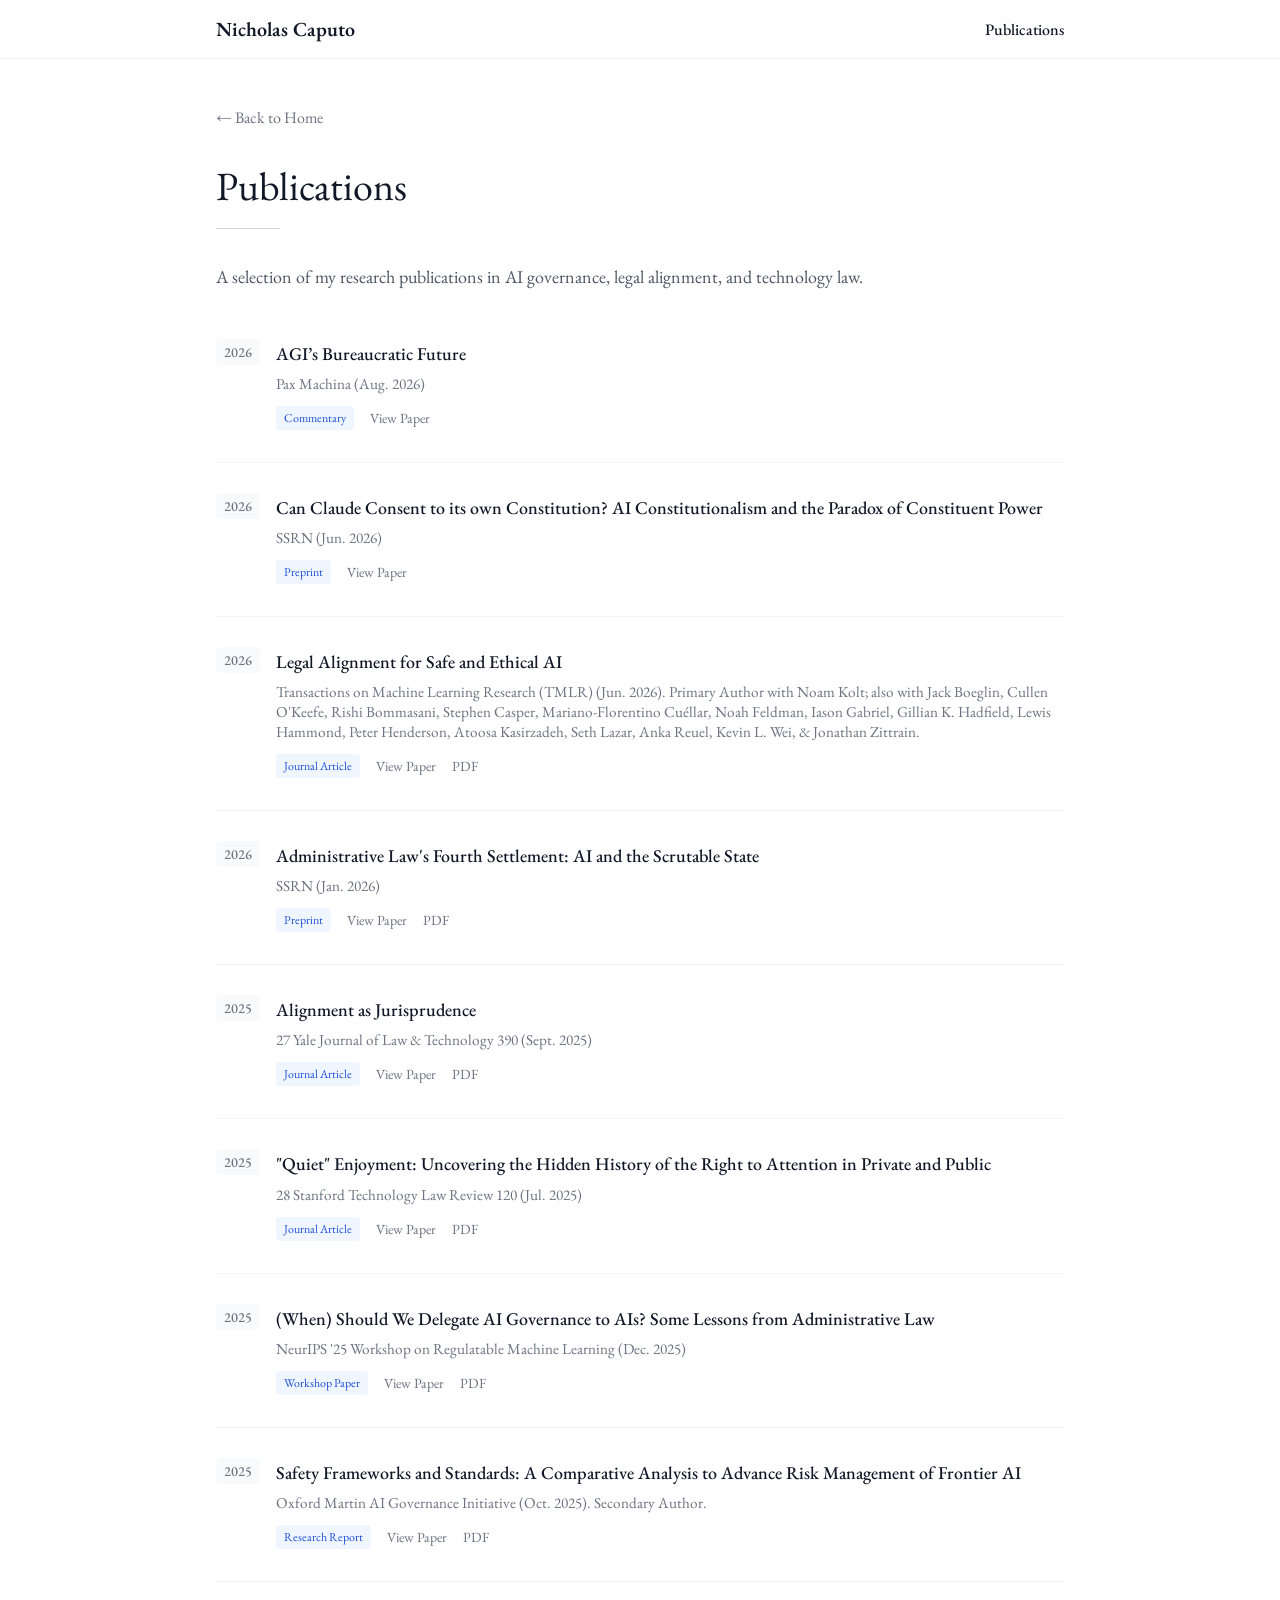
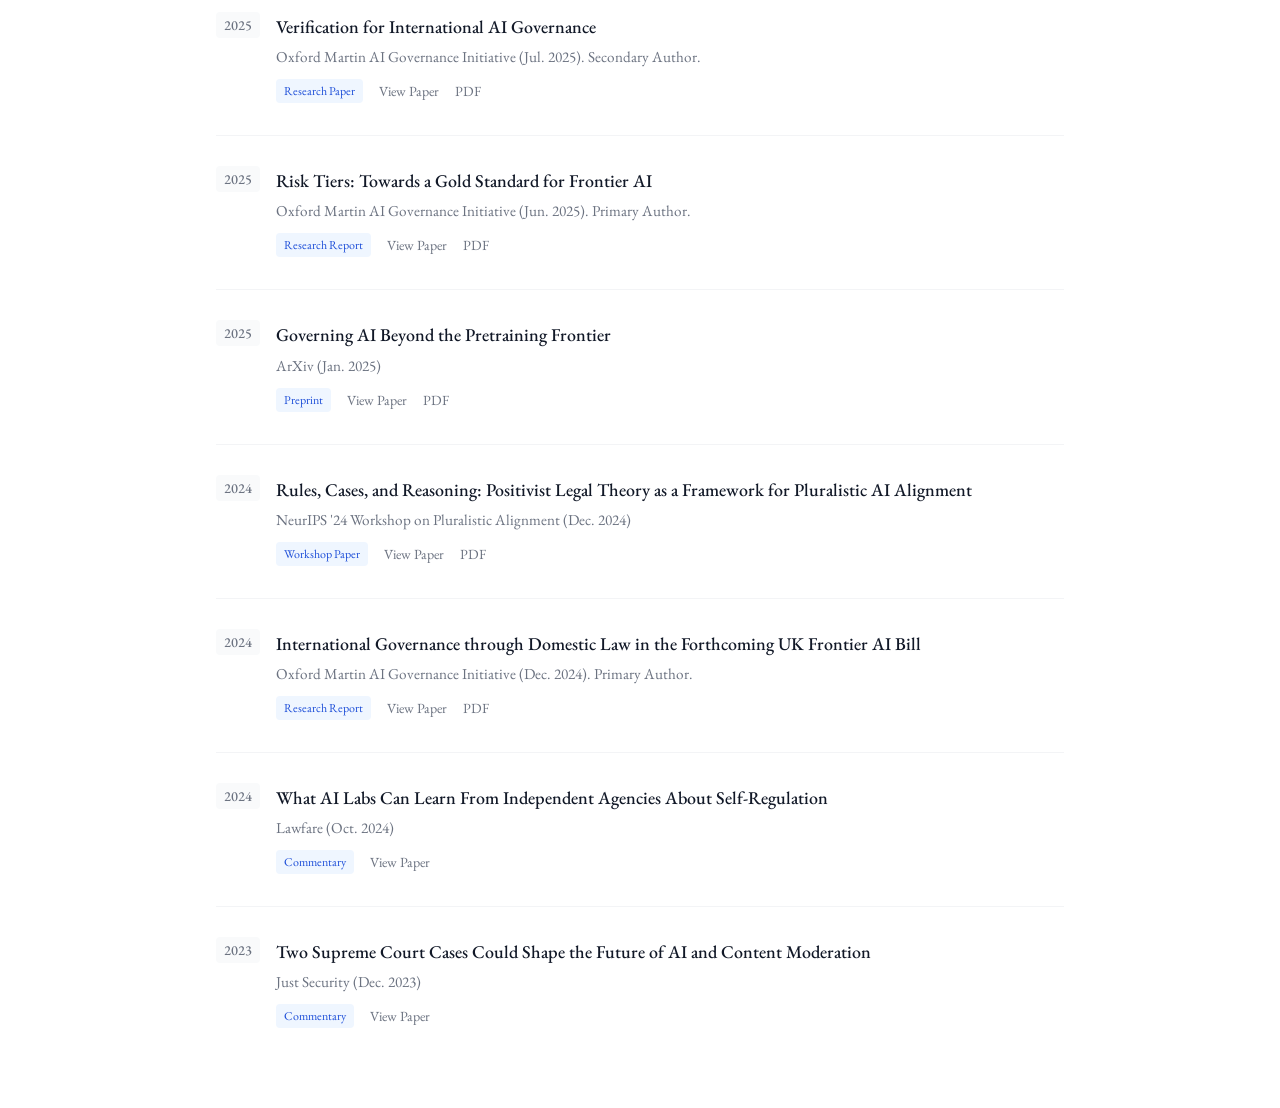
==== commit 26b70b3c: "Update publications.html" ====
--- a/publications.html
+++ b/publications.html
@@ -35,7 +35,7 @@
         <p class="venue">Pax Machina (Aug. 2026)</p>
         <div class="pub-meta">
           <span class="pub-type">Commentary</span>
-          <a href="https://paxmachina.ai/agis-bureaucratic-future" target="_blank"
+          <a href="https://paxmachina.ai/agis-bureaucratic-future" target="_blank" rel="noopener noreferrer">View Paper</a>
         </div>
       </div>
     </article>
